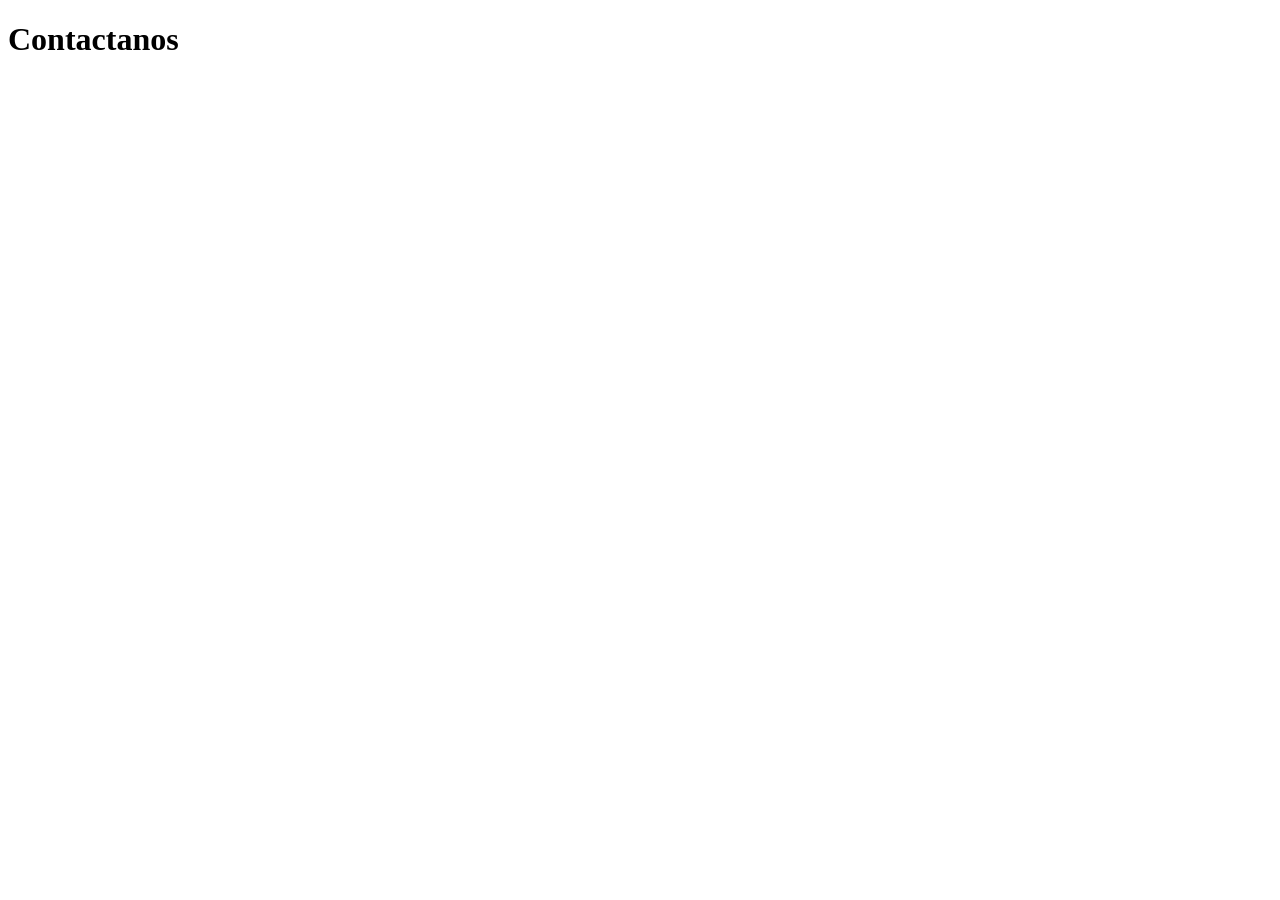
==== contacto.html @ e98a5770 "add structure contact page" ====
<!DOCTYPE html>
<html lang="es">

<head>
  <meta charset="UTF-8">
  <meta name="viewport" content="width=device-width, initial-scale=1.0">
  <title>Contactanos</title>
  <link rel="stylesheet" href="contacto.css">
</head>

<body>
  <h1>Contactanos </h1>
</body>

</html>
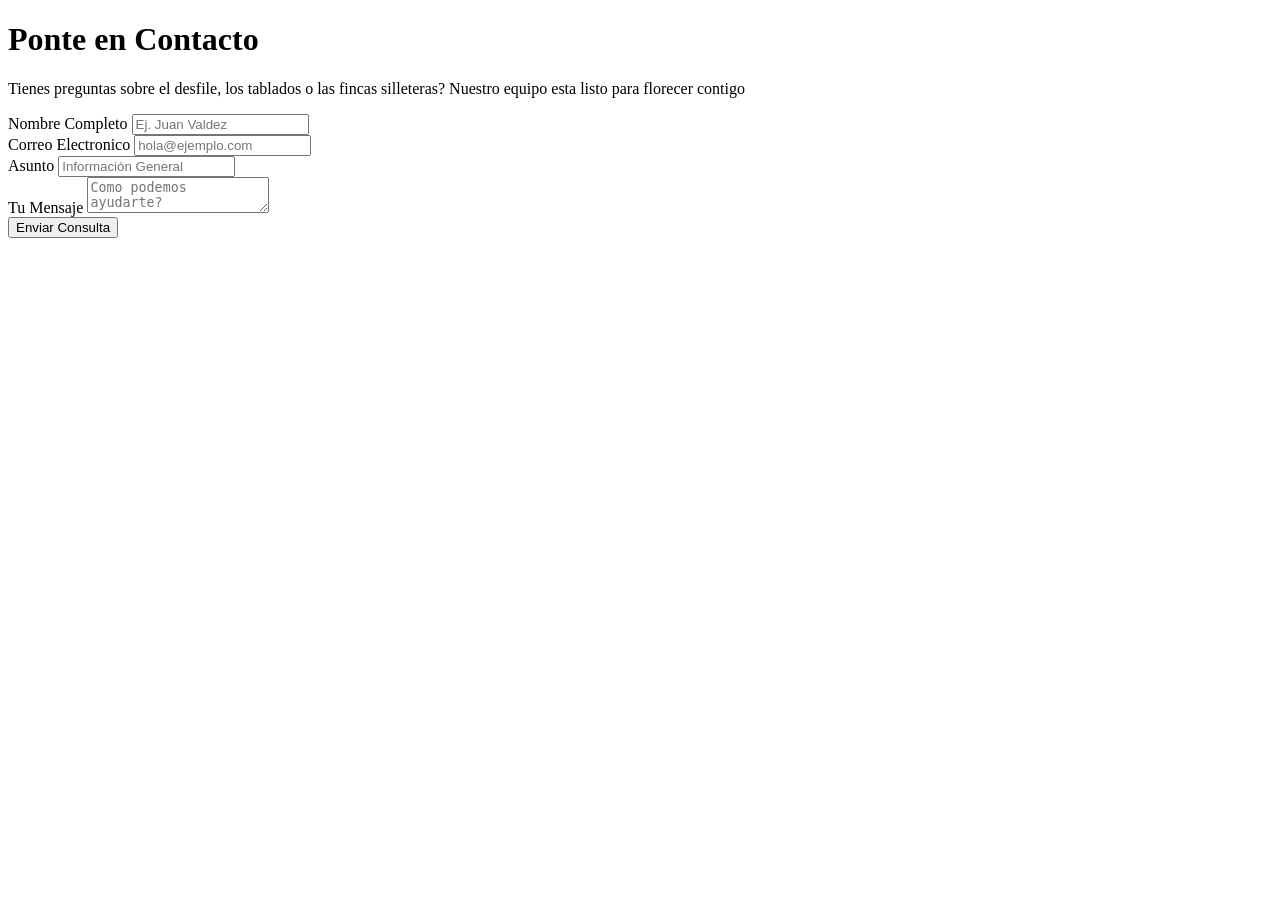
==== commit b83de151: "add html in contact page" ====
--- a/contacto.html
+++ b/contacto.html
@@ -9,7 +9,35 @@
 </head>
 
 <body>
-  <h1>Contactanos </h1>
+  <header>
+    <h1>Ponte en Contacto </h1>
+    <p>
+      Tienes preguntas sobre el desfile, los tablados o las fincas silleteras? Nuestro equipo esta listo para florecer
+      contigo
+    </p>
+  </header>
+
+  <section>
+    <form>
+      <div>
+        <label for="name">Nombre Completo</label>
+        <input type="text" id="name" placeholder="Ej. Juan Valdez">
+      </div>
+      <div>
+        <label for="email">Correo Electronico</label>
+        <input type="email" id="email" placeholder="hola@ejemplo.com">
+      </div>
+      <div>
+        <label for="subject">Asunto</label>
+        <input type="text" id="subject" placeholder="Información General">
+      </div>
+      <div>
+        <label for="message">Tu Mensaje</label>
+        <textarea name="message" id="message" placeholder="Como podemos ayudarte?"></textarea>
+      </div>
+      <button>Enviar Consulta</button>
+    </form>
+  </section>
 </body>
 
 </html>
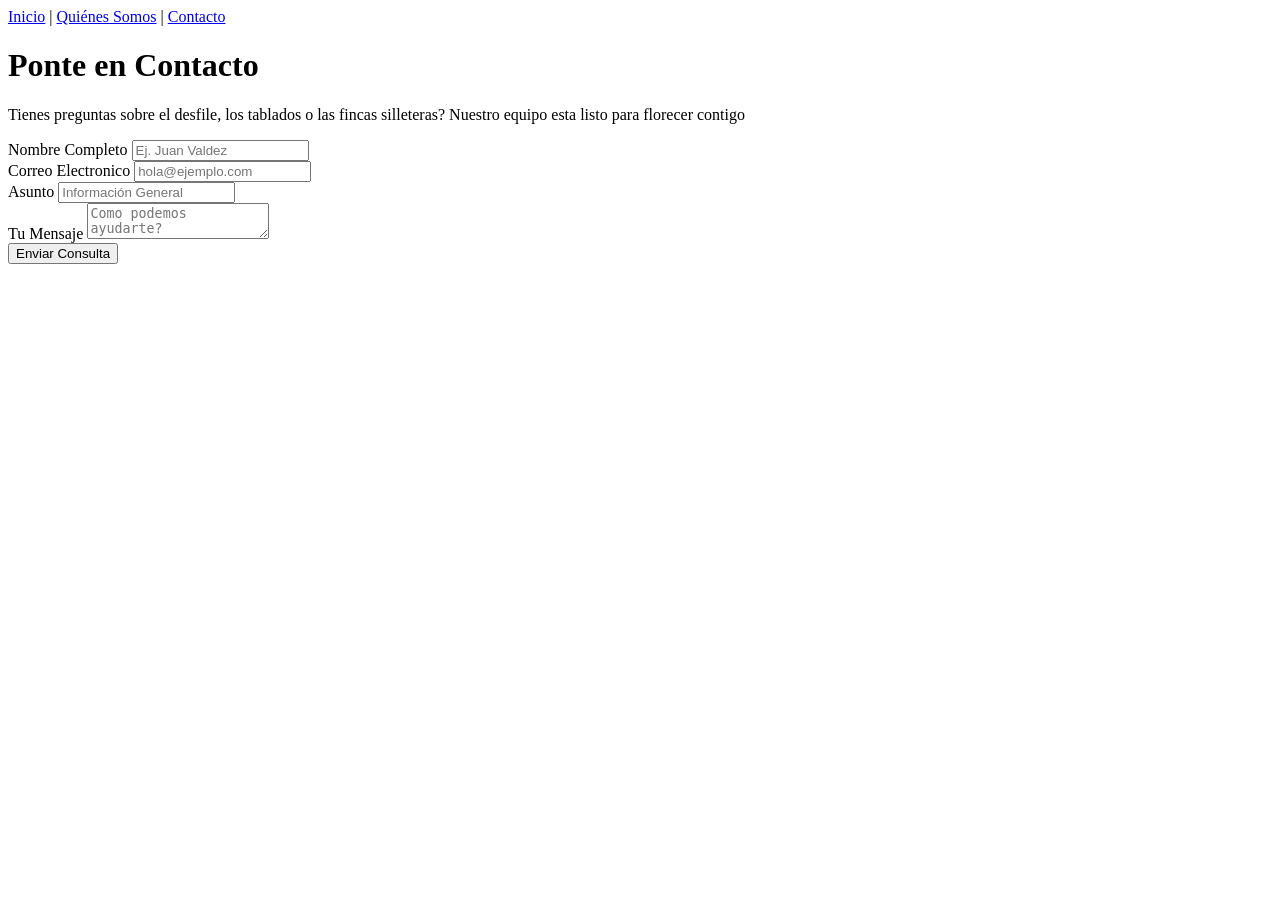
==== commit 52ac99d3: "Actualizar página de contacto" ====
--- a/contacto.html
+++ b/contacto.html
@@ -9,6 +9,11 @@
 </head>
 
 <body>
+   <nav>
+    <a href="index.html">Inicio</a> |
+    <a href="quienesSomos.html">Quiénes Somos</a> |
+    <a href="contacto.html">Contacto</a>
+  </nav>
   <header>
     <h1>Ponte en Contacto </h1>
     <p>
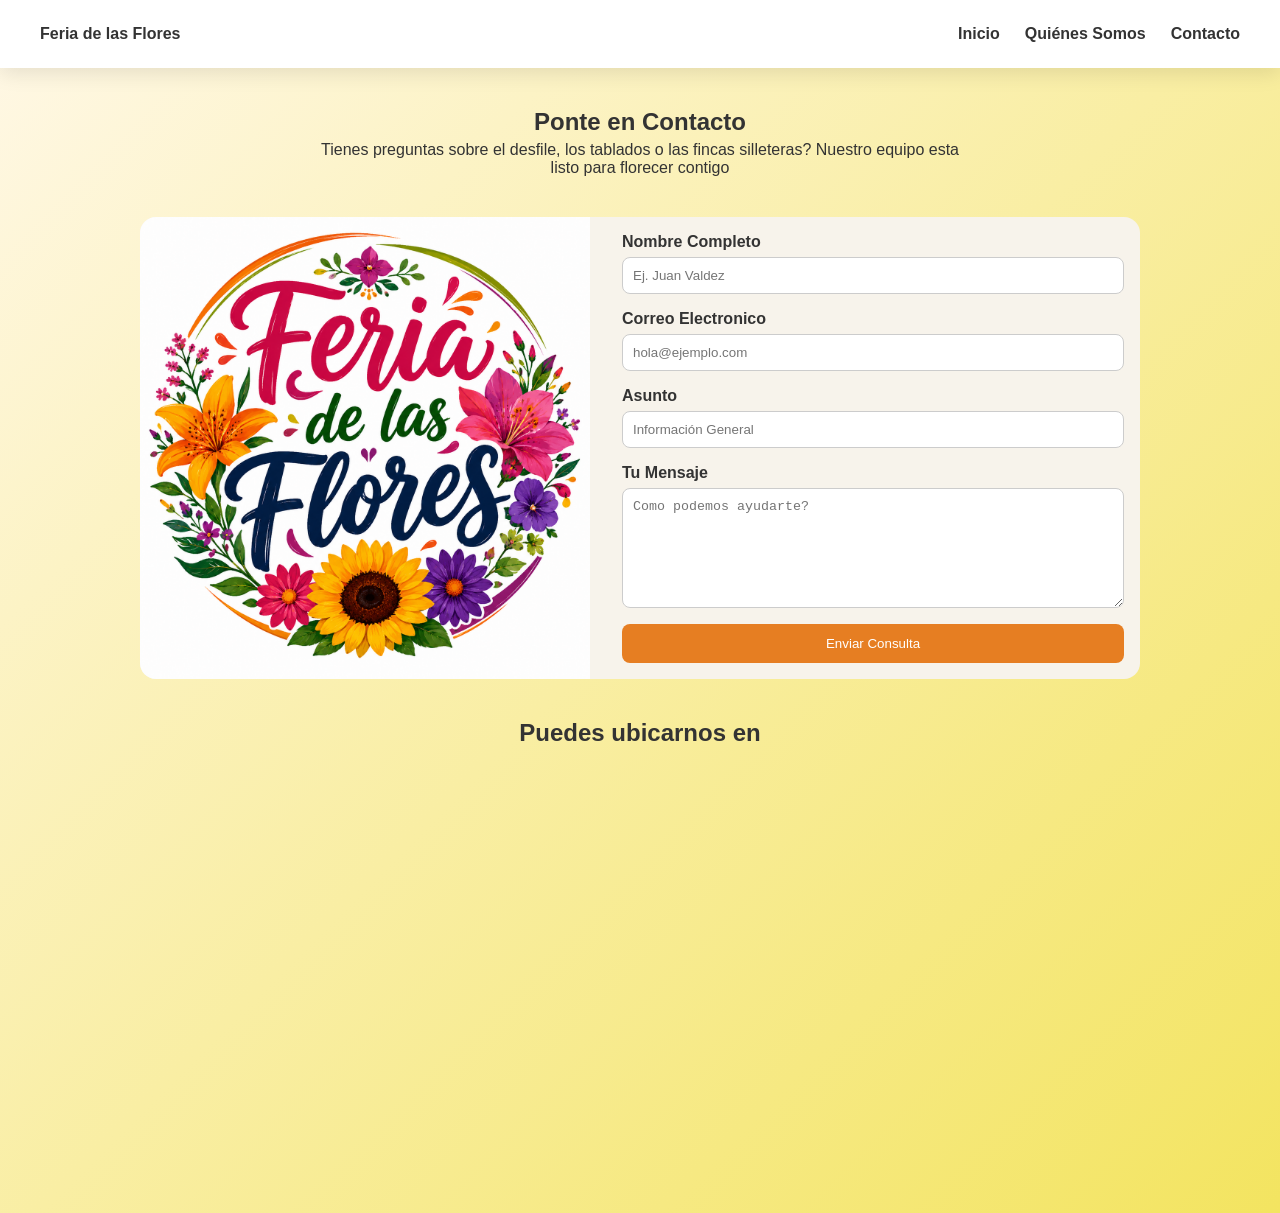
==== commit 65f3648f: "add styles to contact page" ====
--- a/contacto.html
+++ b/contacto.html
@@ -9,40 +9,57 @@
 </head>
 
 <body>
-   <nav>
-    <a href="index.html">Inicio</a> |
-    <a href="quienesSomos.html">Quiénes Somos</a> |
-    <a href="contacto.html">Contacto</a>
-  </nav>
   <header>
+    <nav class="navbar">
+      <div class="logo">
+        <a href="index.html">Feria de las Flores</a>
+      </div>
+
+      <ul class="menu">
+        <li><a href="index.html">Inicio</a></li>
+        <li><a href="quienesSomos.html">Quiénes Somos</a></li>
+        <li><a href="contacto.html">Contacto</a></li>
+      </ul>
+    </nav>
+  </header>
+
+  <section>
     <h1>Ponte en Contacto </h1>
     <p>
       Tienes preguntas sobre el desfile, los tablados o las fincas silleteras? Nuestro equipo esta listo para florecer
       contigo
     </p>
-  </header>
+  </section>
 
-  <section>
+  <main class="container">
+    <img src="img/img5.png" alt="">
     <form>
-      <div>
+      <div class="group">
         <label for="name">Nombre Completo</label>
         <input type="text" id="name" placeholder="Ej. Juan Valdez">
       </div>
-      <div>
+      <div class="group">
         <label for="email">Correo Electronico</label>
         <input type="email" id="email" placeholder="hola@ejemplo.com">
       </div>
-      <div>
+      <div class="group">
         <label for="subject">Asunto</label>
         <input type="text" id="subject" placeholder="Información General">
       </div>
-      <div>
+      <div class="group">
         <label for="message">Tu Mensaje</label>
         <textarea name="message" id="message" placeholder="Como podemos ayudarte?"></textarea>
       </div>
       <button>Enviar Consulta</button>
     </form>
-  </section>
+  </main>
+  <div class="iframe">
+    <h2>Puedes ubicarnos en</h2>
+    <iframe
+      src="https://www.google.com/maps/embed?pb=!1m18!1m12!1m3!1d63458.35966243235!2d-75.6224112266845!3d6.244287171956132!2m3!1f0!2f0!3f0!3m2!1i1024!2i768!4f13.1!3m3!1m2!1s0x8e4428dfb80fad05%3A0x42137cfcc7b53b56!2sMedell%C3%ADn%2C%20Antioquia!5e0!3m2!1ses!2sco!4v1784662752238!5m2!1ses!2sco"
+      width="600" height="450" style="border:0;" allowfullscreen="" loading="lazy"
+      referrerpolicy="strict-origin-when-cross-origin"></iframe>
+  </div>
 </body>
 
 </html>
--- a/contacto.css
+++ b/contacto.css
@@ -0,0 +1,135 @@
+* {
+  margin: 0;
+  padding: 0;
+  box-sizing: border-box;
+}
+
+body {
+  font-family: Arial, Helvetica, sans-serif;
+  background: linear-gradient(135deg, #FFF8E7, #F3E460);
+  color: #333;
+  min-height: 100vh;
+}
+
+header {
+  background: #ffffff;
+  padding: 25px 40px;
+  box-shadow: 0 5px 20px rgba(0, 0, 0, .1);
+  position: sticky;
+  top: 0;
+}
+
+nav {
+  display: flex;
+  justify-content: space-between;
+  align-items: center;
+}
+
+nav ul {
+  display: flex;
+  gap: 25px;
+  list-style: none;
+}
+
+nav a {
+  text-decoration: none;
+  color: #333;
+  font-weight: bold;
+  transition: .3s;
+}
+
+nav a:hover {
+  color: #e67e22;
+}
+
+main {
+  width: 90%;
+  max-width: 1200px;
+  margin: 40px auto;
+}
+
+section {
+  width: 50%;
+  max-width: 1200px;
+  margin: 40px auto;
+  display: flex;
+  flex-direction: column;
+  gap: 5px;
+  align-items: center;
+  text-align: center;
+}
+
+.container {
+  display: flex;
+  align-items: center;
+  gap: 16px;
+  width: 100%;
+  max-width: 1000px;
+  align-items: stretch;
+  border-radius: 16px;
+  background-color: #f7f3eb;
+  flex-wrap: wrap;
+}
+
+.container img {
+  flex: 1;
+  width: 100%;
+  max-width: 450px;
+  height: auto;
+  object-fit: cover;
+  border-radius: 16px 0 0 16px;
+}
+
+.container form {
+  flex: 1;
+  display: flex;
+  flex-direction: column;
+  gap: 16px;
+  padding: 16px;
+}
+
+.group {
+  display: flex;
+  flex-direction: column;
+  gap: 6px;
+}
+
+.group label {
+  font-weight: 600;
+}
+
+.group input,
+.group textarea {
+  width: 100%;
+  padding: 10px;
+  border: 1px solid #ccc;
+  border-radius: 8px;
+}
+
+.group textarea {
+  resize: vertical;
+  min-height: 120px;
+}
+
+button {
+  padding: 12px;
+  background-color: #e67e22;
+  border: none;
+  border-radius: 8px;
+  color: white;
+}
+
+button:hover {
+  cursor: pointer;
+  box-shadow: rgba(100, 100, 111, 0.2) 0px 7px 29px 0px;
+  background-color: #f18d36;
+}
+
+.iframe {
+  width: 100%;
+  display: flex;
+  flex-direction: column;
+  justify-content: center;
+  align-items: center;
+  gap: 16px;
+}
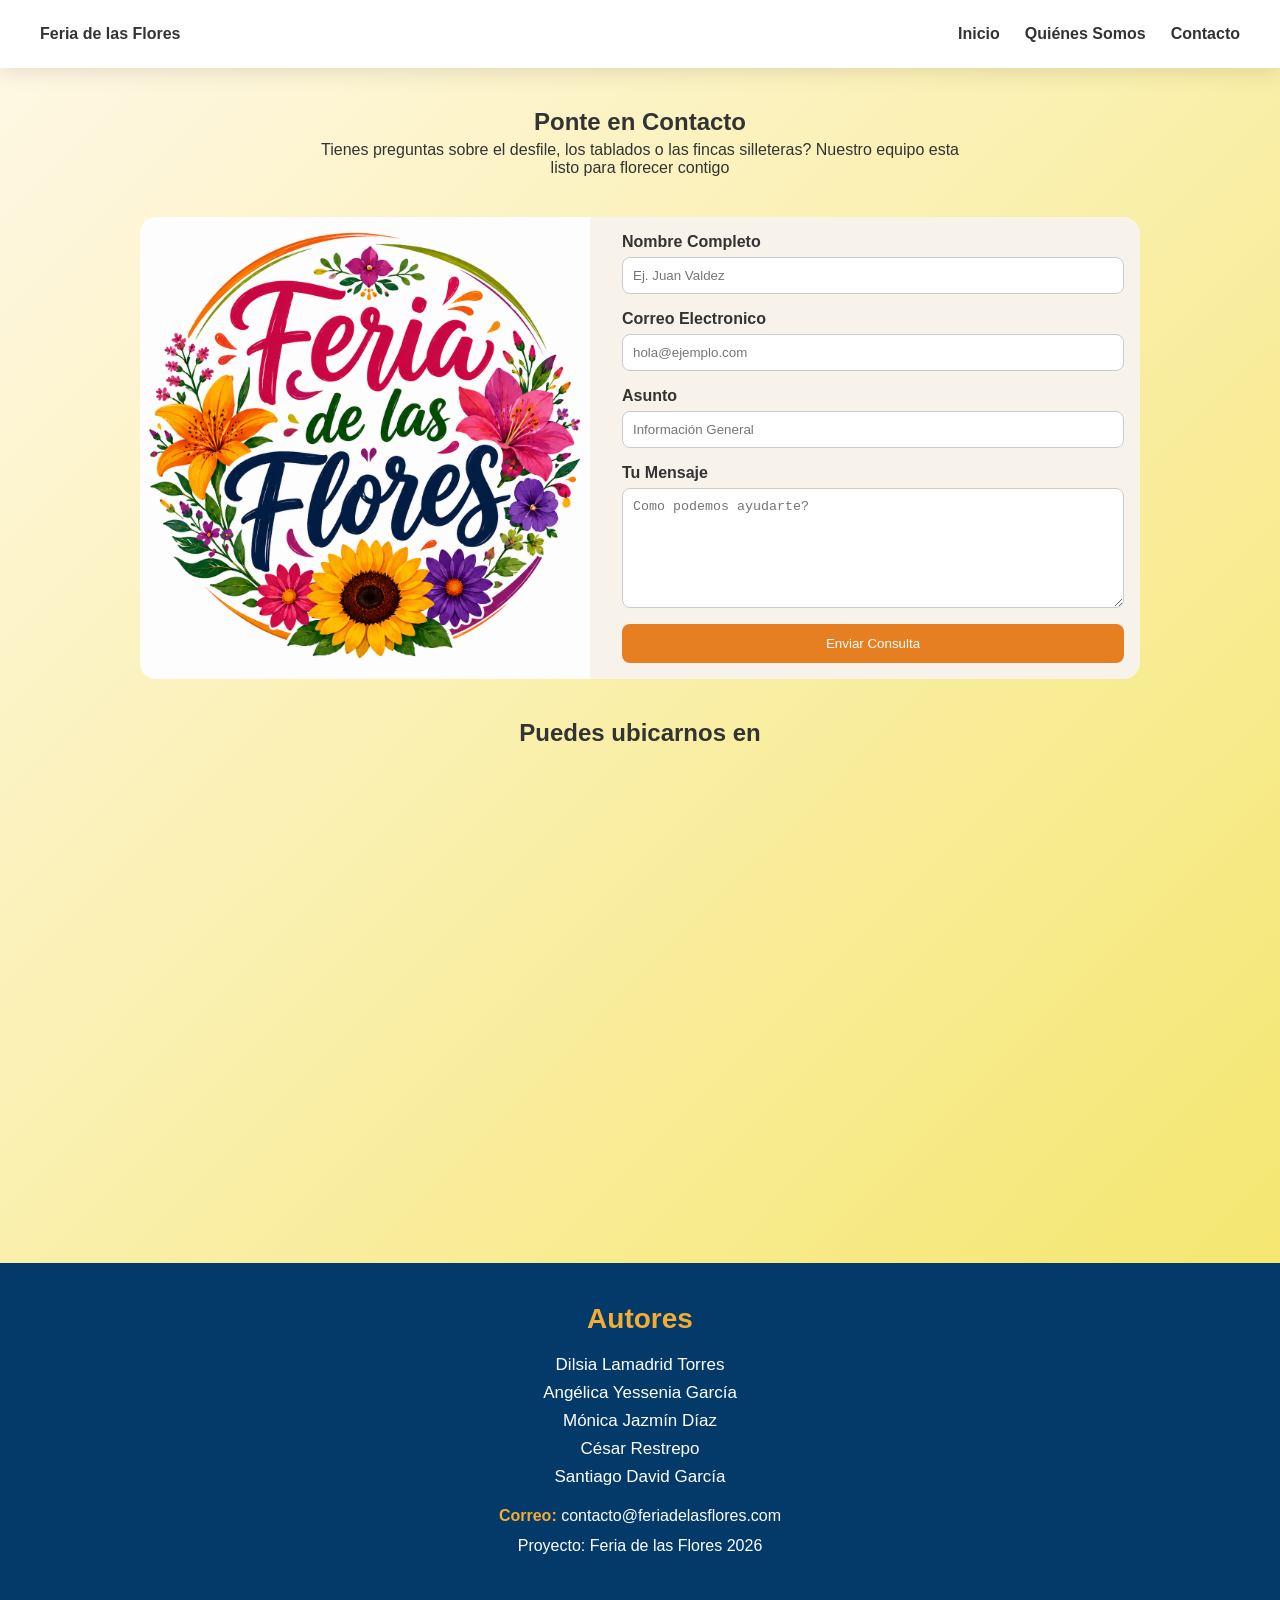
==== commit d6296cbf: "subiendo footer" ====
--- a/contacto.html
+++ b/contacto.html
@@ -60,6 +60,29 @@
       width="600" height="450" style="border:0;" allowfullscreen="" loading="lazy"
       referrerpolicy="strict-origin-when-cross-origin"></iframe>
   </div>
+
+  <div id="footer">
+
+    <h2>Autores</h2>
+    <ul>
+        <li>Dilsia Lamadrid Torres</li>
+        <li>Angélica Yessenia García</li>
+        <li>Mónica Jazmín Díaz</li>
+        <li>César Restrepo</li>
+        <li>Santiago David García</li>
+    </ul>
+
+    <p>
+        <strong>Correo:</strong>
+        contacto@feriadelasflores.com
+    </p>
+
+    <p>
+        Proyecto: Feria de las Flores 2026
+    </p>
+
+</div>
+</footer>
 </body>
 
 </html>
--- a/contacto.css
+++ b/contacto.css
@@ -132,4 +132,44 @@
   justify-content: center;
   align-items: center;
   gap: 16px;
+}
+
+#footer {
+    background-color: #033A6A; 
+    color: #FFFFFF;
+    text-align: center;
+    padding: 40px 20px;
+    margin-top: 50px;
+}
+
+#footer h2 {
+    font-size: 28px;
+    margin-bottom: 20px;
+    color: #F4AC32;
+}
+
+#footer ul {
+    list-style: none; /* Quita las viñetas */
+    padding: 0;
+    margin: 20px 0;
+}
+
+#footer li {
+    margin: 8px 0;
+    font-size: 17px;
+}
+
+#footer p {
+    margin: 12px 0;
+    font-size: 16px;
+}
+
+#footer strong {
+    color: #F4AC32;
+}
+
+#footer li:hover {
+    color: #F4AC32;
+    cursor: default;
+    transition: 0.3s;
 }
